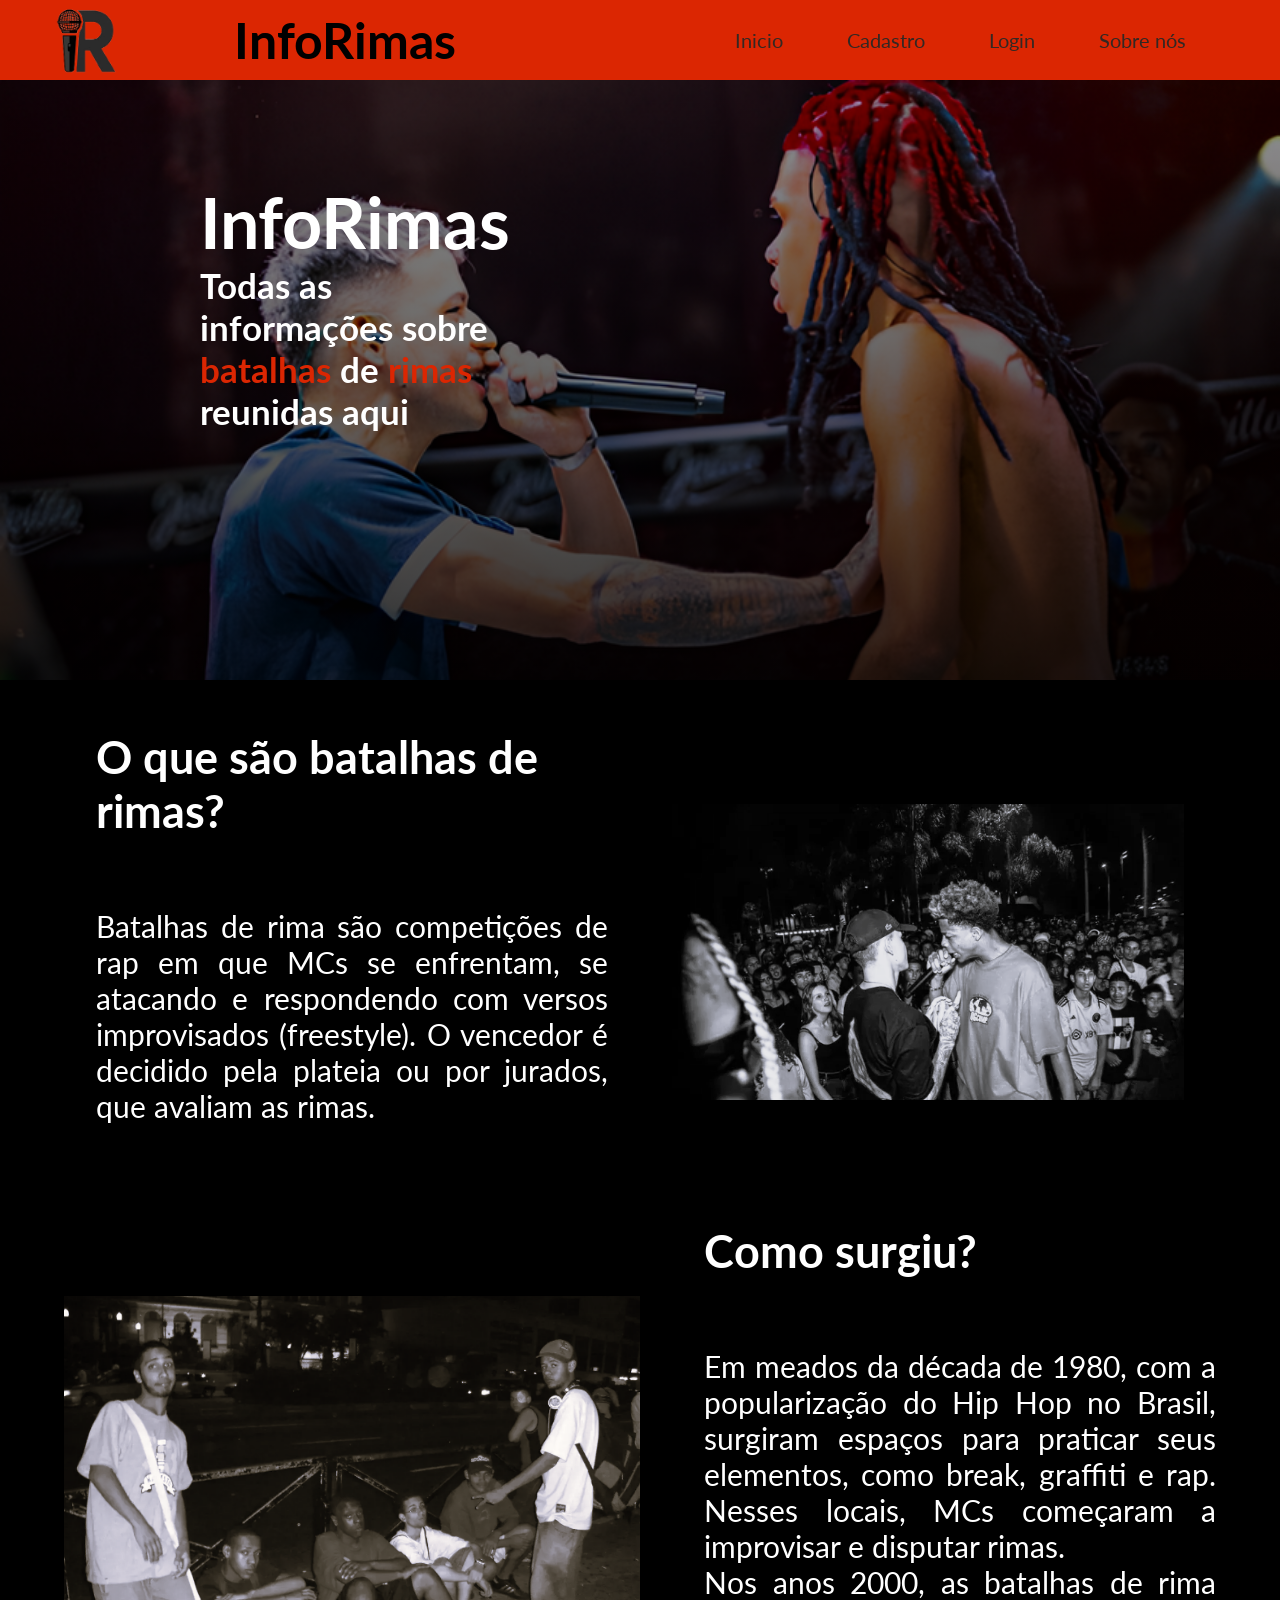
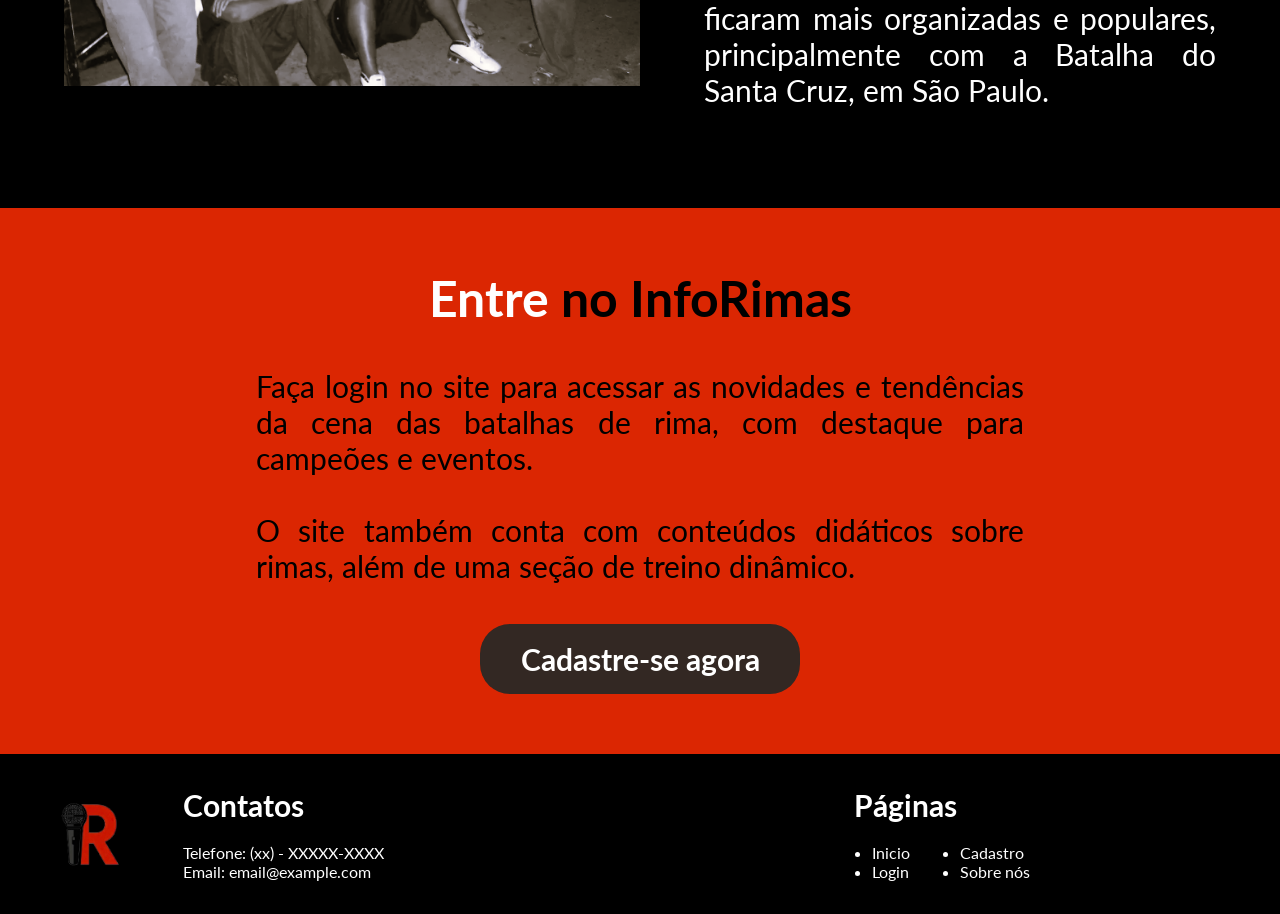
==== public/index.html @ 8d104dfe "Página de cadastro conectada com a API" ====
<!DOCTYPE html>
<html lang="en">
<head>
    <meta charset="UTF-8">
    <meta name="viewport" content="width=device-width, initial-scale=1.0">
    <title>InfoRimas</title>
    <link rel="stylesheet" href="css/style.css">
    <link rel="stylesheet" href="css/header.css">
    <link rel="stylesheet" href="css/footer.css">
    <link rel="shortcut icon" href="/public/assets/icon/LogoInfoRimasVermelha.png" type="image/x-icon">
</head>
<body>
    <header class="Header">
        <div class="header_esquerda">
            <img src="assets/icon/LogoInfoRimasPreta.png" alt="LogoPreta">
            <p>Info<span>Rimas</span></p>
        </div>
        <div class="header_direita">
            <a href="index.html">Inicio</a>
            <a href="pages/cadastro.html">Cadastro</a>
            <a href="pages/login.html">Login</a>
            <a href="pages/sobrenos.html">Sobre nós</a>
        </div>
    </header>
    <section class="banner">
        <div class="Conteudo_banner">
            <h1>InfoRimas</h1>
            <p>Todas as informações sobre <span>batalhas</span> de <span>rimas</span> reunidas aqui</p>
        </div>
    </section>
    <section class="Secao Invertido">
        <img src="assets/imgs/Oquee.png" alt="">
        <div class="ConteudoSecao">
            <h1>O que são batalhas de rimas?</h1>
            <p>Batalhas de rima são competições de rap em que MCs se enfrentam, se atacando e respondendo com versos improvisados (freestyle). O vencedor é decidido pela plateia ou por jurados, que avaliam as rimas.</p>
        </div>
    </section>
    <section class="Secao">
        <img id="ImagemComoSurgiu" src="assets/imgs/ComoSurgiu.png" alt="">
        <div class="ConteudoSecao">
            <h1>Como surgiu?</h1>
            <p>Em meados da década de 1980, com a popularização do Hip Hop no Brasil, surgiram espaços para praticar seus elementos, como break, graffiti e rap. Nesses locais, MCs começaram a improvisar e disputar rimas.<br>
                Nos anos 2000, as batalhas de rima ficaram mais organizadas e populares, principalmente com a Batalha do Santa Cruz, em São Paulo.</p>
        </div>
    </section>
    <section class="Objetivo">
        <h1> <span>Entre</span> no InfoRimas</h1>
        <p>Faça login no site para acessar as novidades e tendências da cena das batalhas de rima, com destaque para campeões e eventos.<br>
       <br> O site também conta com conteúdos didáticos sobre rimas, além de uma seção de treino dinâmico.</p>
        <a href="pages/cadastro.html">Cadastre-se agora</a>
    </section>
    <footer class="Footer">
        <img src="assets/icon/LogoInfoRimasVermelha.png" alt="LogoVermelha">
        <div class="FooterContatos">
            <h1>Contatos</h1>
            <p>Telefone: (xx) - XXXXX-XXXX</p>
            <p>Email: email@example.com</p>
        </div>
        <div class="FooterPaginas">
            <h1>Páginas</h1>
            <div class="FooterPaginasLinks">
                <ul>
                    <li><a href="index.html">Inicio</a></li>
                    <li><a href="pages/login.html">Login</a></li>
                </ul>
                <ul>
                    <li><a href="pages/cadastro.html">Cadastro</a></li>
                    <li><a href="pages/sobrenos.html">Sobre nós</a></li>
                </ul>
            </div>
        </div>
    </footer>
</body>
</html>
---- public/css/style.css ----
@import url('https://fonts.googleapis.com/css2?family=Datatype:wdth,wght@127.9,100..900&family=Lato:ital,wght@0,100;0,300;0,400;0,700;0,900;1,100;1,300;1,400;1,700;1,900&display=swap');

* {
    font-family: 'Lato', sans-serif;
    margin: 0;
    padding: 0;
    
}

body {
    background-color: black;
}



/*=============== BANNER =================== */
.banner {
    background-image:
        linear-gradient(rgba(0, 0, 0, 0.3), rgba(0, 0, 0, 0.7)),
        url(../assets/imgs/BannerInicial.png);
    position: relative;
    background-size: cover;
    height: 500px;
    display: flex;
    padding-top: 100px;
    padding-left: 200px;
}

.Conteudo_banner {
    color: #FFFFFF;
    width: 30%;
    height: 50%;
    display: flex;
    flex-direction: column;
    justify-content: space-between;
}

.Conteudo_banner h1 {
    font-size: 70px;
    font-weight: bold;
}

.Conteudo_banner p {
    font-size: 35px;
    font-weight: 700;

}

.Conteudo_banner p span {
    color: #DB2602;
}

/*=============== BANNER =================== */

/*=============== Seções =================== */

.Invertido {
    flex-direction: row-reverse;
}

.Secao {
    margin-top: 50px;
    display: flex;
    align-items: center;
    justify-content: center;
    gap: 5%;
}

.Secao img {
    width: 40%;
}

.ConteudoSecao {
    width: 40%;
    gap: 70px;
    padding-bottom: 50px;
    display: flex;
    flex-direction: column;
    color: #FFFFFF;
}

.ConteudoSecao h1 {
    font-size: 45px;
    font-weight: bold;
}

.ConteudoSecao p {
    font-size: 30px;
    text-align: justify;
}   

#ImagemComoSurgiu {
    width: 45%;
}

/*=============== Seções =================== */

/*=============== OBJETIVO =================== */

.Objetivo {
    margin-top: 50px;
    background-color: #DB2602;
    display: flex;
    flex-direction: column;
    align-items: center;
    padding-top: 60px;
    padding-bottom: 60px;
    gap: 40px;
}

.Objetivo h1 {
    font-size: 50px;
}

.Objetivo h1 span{
    color: #FFFFFF;
}

.Objetivo p {
    font-size: 30px;
    text-align: justify;
    width: 60%;
}

.Objetivo a {
    font-size: 30px;
    font-weight: bold;
    background-color: #332823;
    color: white;
    text-decoration: none;
    width: 25%;
    height: 70px;
    display: flex;
    align-items: center;
    justify-content: center;
    border-radius: 30px;
    transition: 0.5s;
}

.Objetivo a:hover {
    background-color: white;
    color: #DB2602;
    border-radius: 10px;
}


/*=============== OBJETIVO =================== */
---- public/css/header.css ----
/*=============== HEADER =================== */
.Header {
    display: flex;
    background-color: #DB2602;
    height: 80px;
    gap: 10%;
}

.header_esquerda {
    display: flex;
    align-items: center;
    width: 40%;
    justify-content: space-around;
}

.header_esquerda img {
    width: 65px;
}

.header_esquerda p {
    font-size: 50px;
    font-weight: bold;
    animation-name: AnimacaoTitulo;
    animation-duration: 2s;
    animation-iteration-count: infinite;
}


@keyframes AnimacaoTitulo {
    0% {color: #FFFFFF;}
    50% {color: #332823;}
    100% {color: #FFFFFF;}
}

.header_esquerda p span {
    animation-name: AnimacaoTituloDois;
    animation-duration: 2s;
    animation-iteration-count: infinite;
}

@keyframes AnimacaoTituloDois {
    0% {color: #332823;}
    50% {color: #FFFFFF;}
    100% {color: #332823;}
}


.header_direita {
    display: flex;
    align-items: center;
    justify-content: center;
    gap: 10%;
    width: 50%;
}

.header_direita a {
    color: #332823;
    text-decoration: none;
    font-size: 20px;
    transition: 0.5s;
}

.header_direita a:hover {
    color: #FFFFFF;
    font-weight: bolder;
}
/*=============== HEADER =================== */
---- public/css/footer.css ----
/*=============== FOOTER =================== */

.Footer {
    color: #FFFFFF;
    display: flex;
    padding: 30px 30px 30px 30px;
    align-items: center;
    height: 100px;
    justify-content: center;
    gap: 5%;
}

.Footer img {
    width: 5%;
}

.FooterContatos {
    width: 30%;
}

.FooterContatos h1 {
    font-size: 30px;
    margin-bottom: 20px;
}

.FooterPaginas {
    width: 30%;
    margin-left: 20%;
    display: flex;
    flex-direction: column;
}

.FooterPaginas h1 {
    font-size: 30px;
    margin-bottom: 20px;
}

.FooterPaginasLinks {
    display: flex;
    gap: 50px;
    padding-left: 18px;
}

.FooterPaginasLinks ul li a{
    text-decoration: none;
    color: #FFFFFF;
    transition: 0.5s;
}

.FooterPaginasLinks ul li a:hover {
    text-decoration: underline;
}



/*=============== FOOTER =================== */
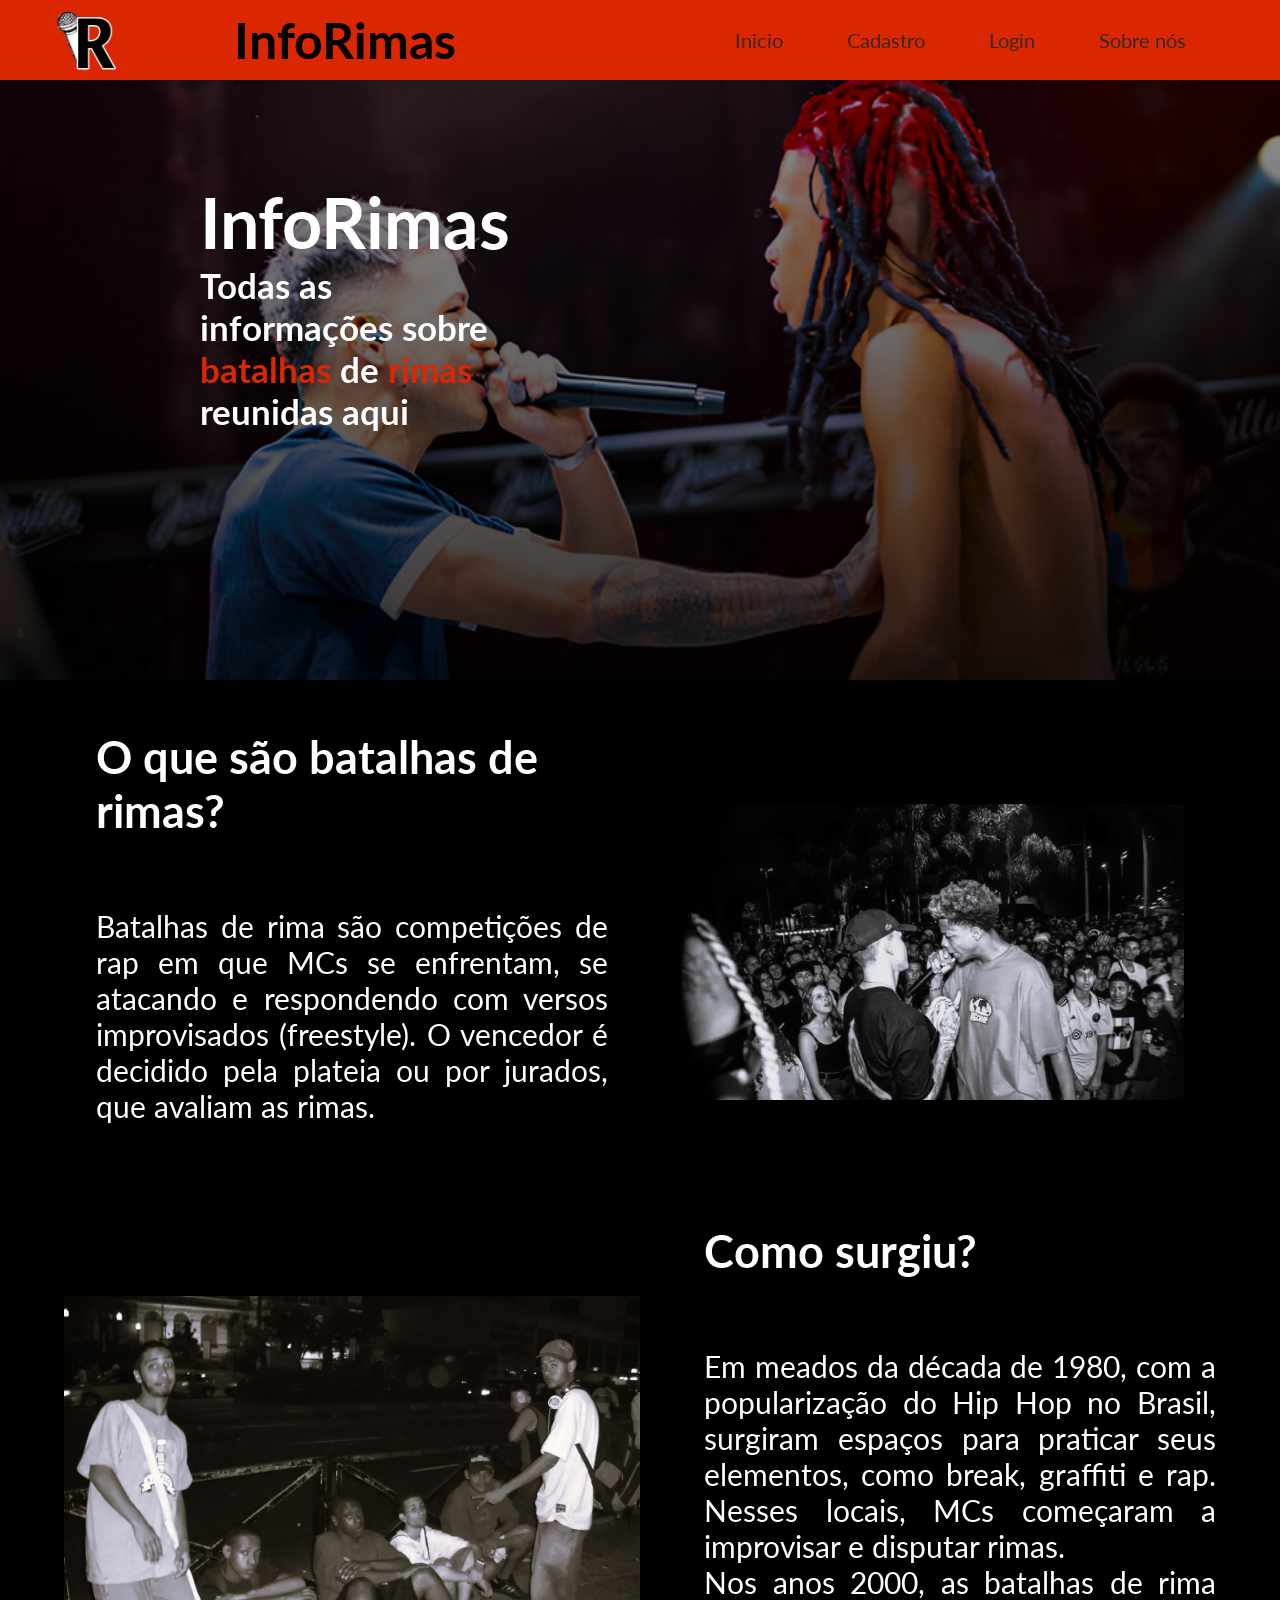
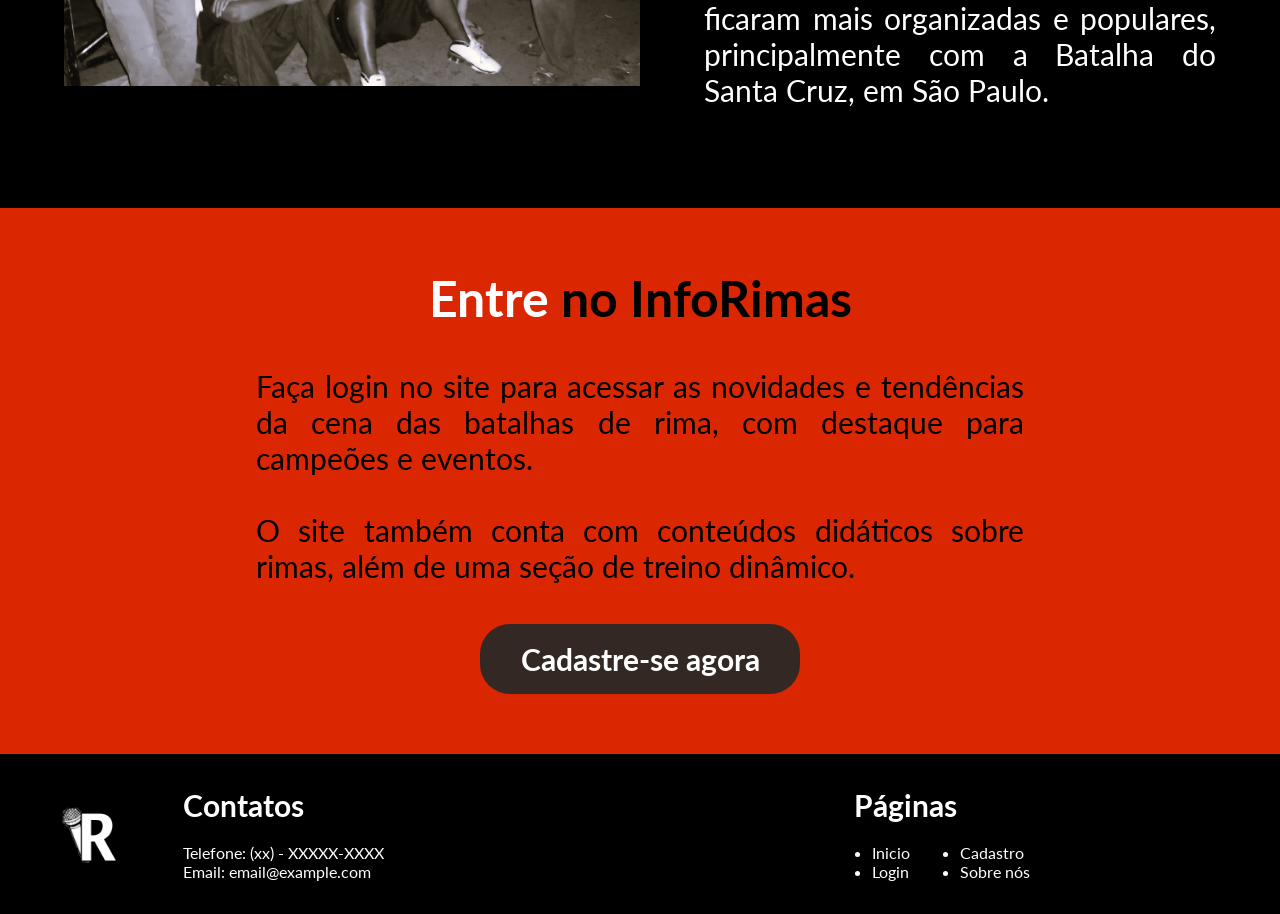
==== commit aa241112: "Ajustando logo faltando apenas icon da página" ====
--- a/public/index.html
+++ b/public/index.html
@@ -12,7 +12,7 @@
 <body>
     <header class="Header">
         <div class="header_esquerda">
-            <img src="assets/icon/LogoInfoRimasPreta.png" alt="LogoPreta">
+            <img src="assets/icon/LogoPreto.png" alt="LogoPreta">
             <p>Info<span>Rimas</span></p>
         </div>
         <div class="header_direita">
@@ -50,7 +50,7 @@
         <a href="pages/cadastro.html">Cadastre-se agora</a>
     </section>
     <footer class="Footer">
-        <img src="assets/icon/LogoInfoRimasVermelha.png" alt="LogoVermelha">
+        <img src="assets/icon/LogoBranca.png" alt="LogoVermelha">
         <div class="FooterContatos">
             <h1>Contatos</h1>
             <p>Telefone: (xx) - XXXXX-XXXX</p>
--- a/public/css/style.css
+++ b/public/css/style.css
@@ -1,16 +1,8 @@
 @import url('https://fonts.googleapis.com/css2?family=Datatype:wdth,wght@127.9,100..900&family=Lato:ital,wght@0,100;0,300;0,400;0,700;0,900;1,100;1,300;1,400;1,700;1,900&display=swap');
-
-* {
-    font-family: 'Lato', sans-serif;
-    margin: 0;
-    padding: 0;
-    
-}
 
 body {
     background-color: black;
 }
-
 
 
 /*=============== BANNER =================== */
--- a/public/css/header.css
+++ b/public/css/header.css
@@ -1,4 +1,11 @@
 /*=============== HEADER =================== */
+* {
+    font-family: 'Lato', sans-serif;
+    margin: 0;
+    padding: 0;
+    
+}
+
 .Header {
     display: flex;
     background-color: #DB2602;
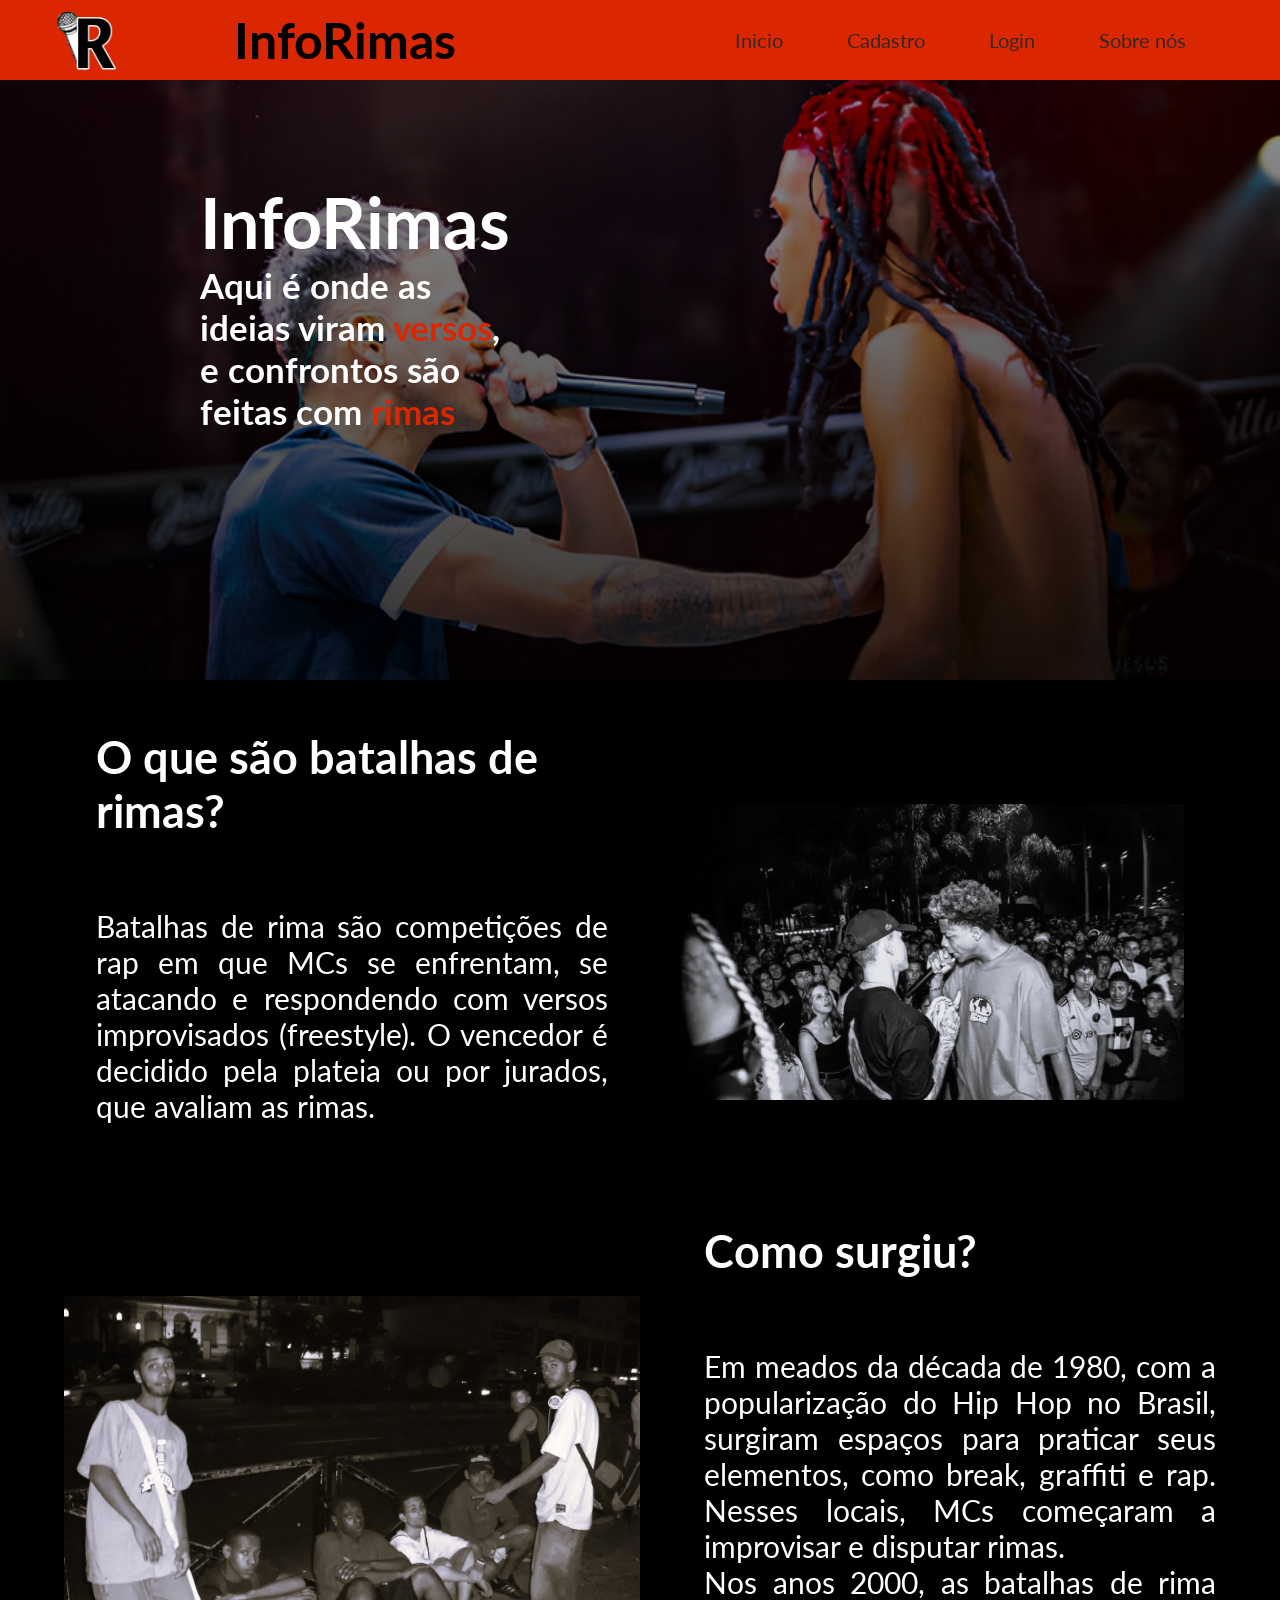
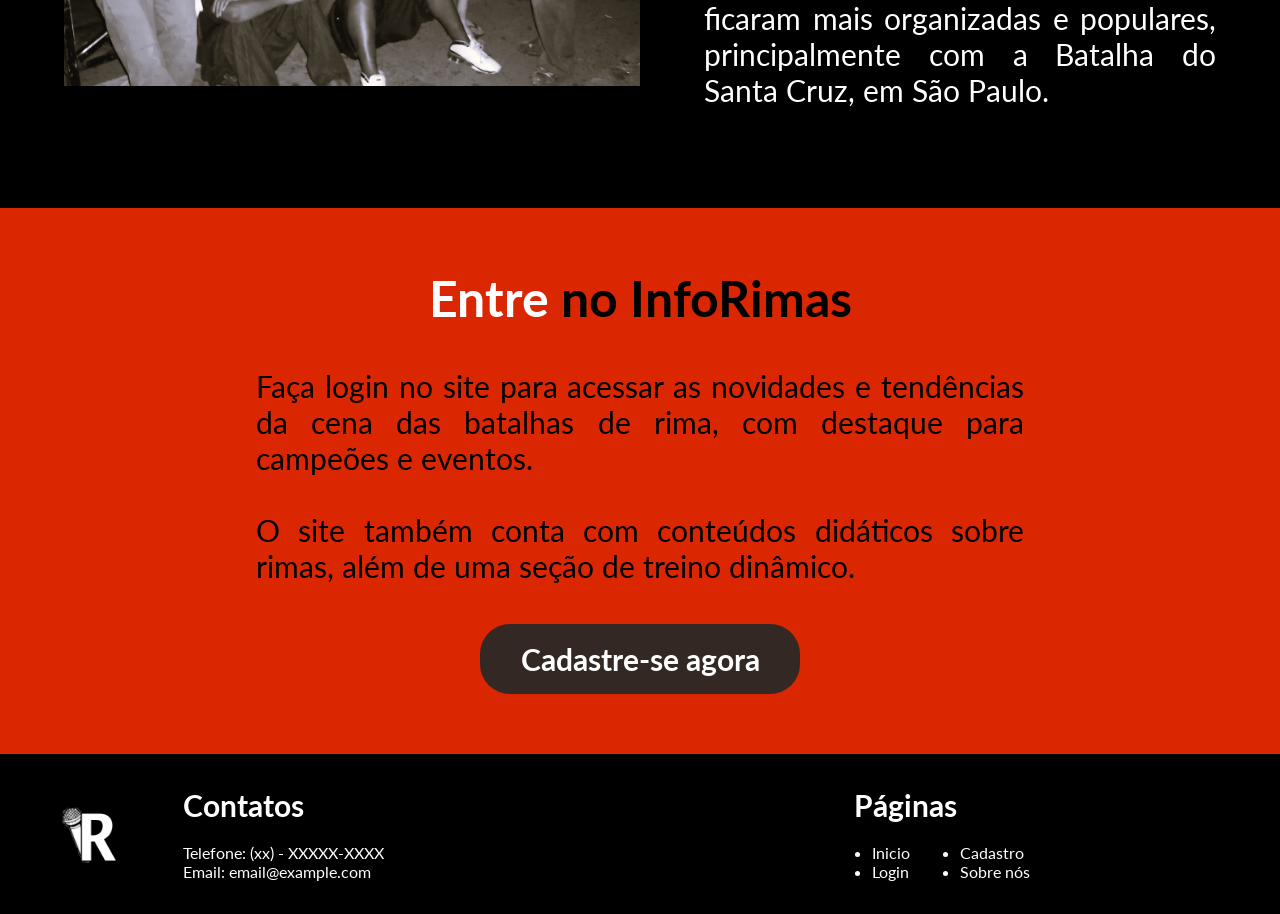
==== commit 13a3fba2: "Página de sobre nós finalizada e ajustes na navbar" ====
--- a/public/index.html
+++ b/public/index.html
@@ -25,7 +25,7 @@
     <section class="banner">
         <div class="Conteudo_banner">
             <h1>InfoRimas</h1>
-            <p>Todas as informações sobre <span>batalhas</span> de <span>rimas</span> reunidas aqui</p>
+            <p>Aqui é onde as ideias viram <span>versos</span>, e confrontos são feitas com <span>rimas</span></p>
         </div>
     </section>
     <section class="Secao Invertido">
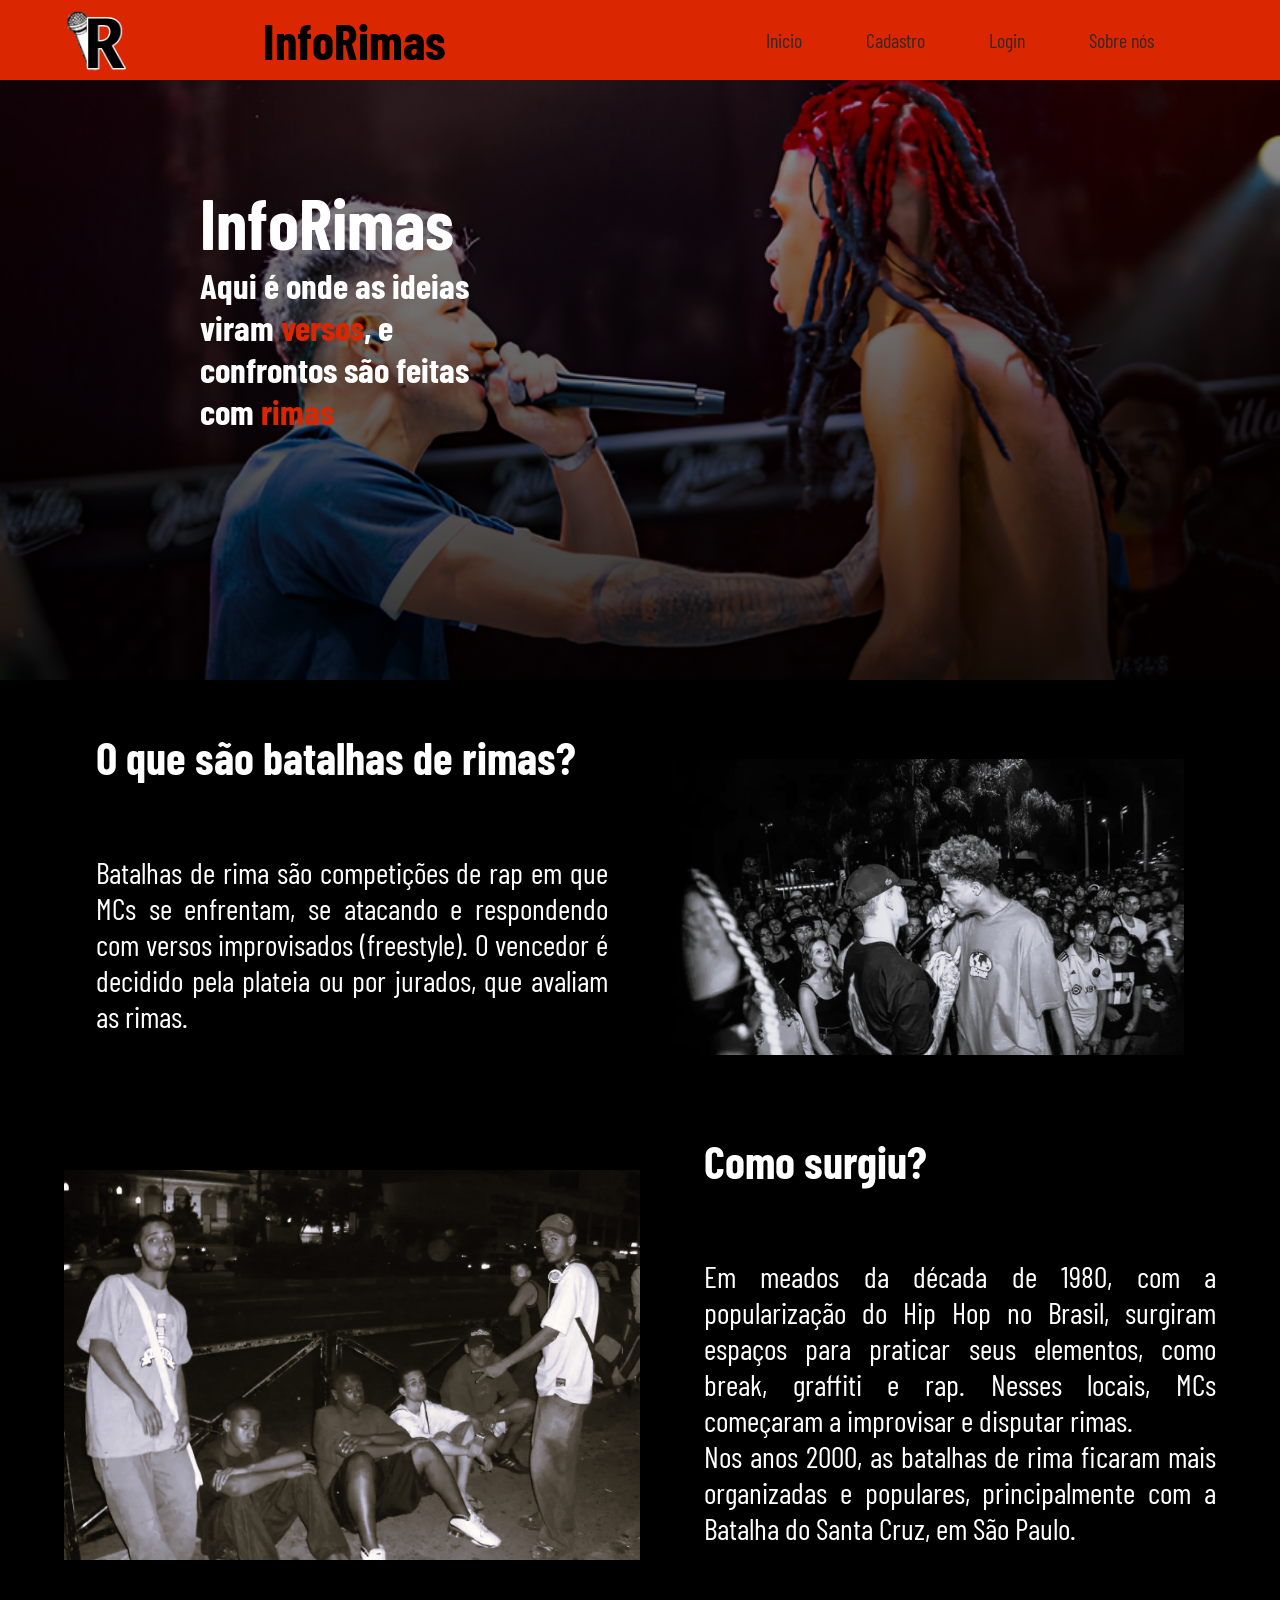
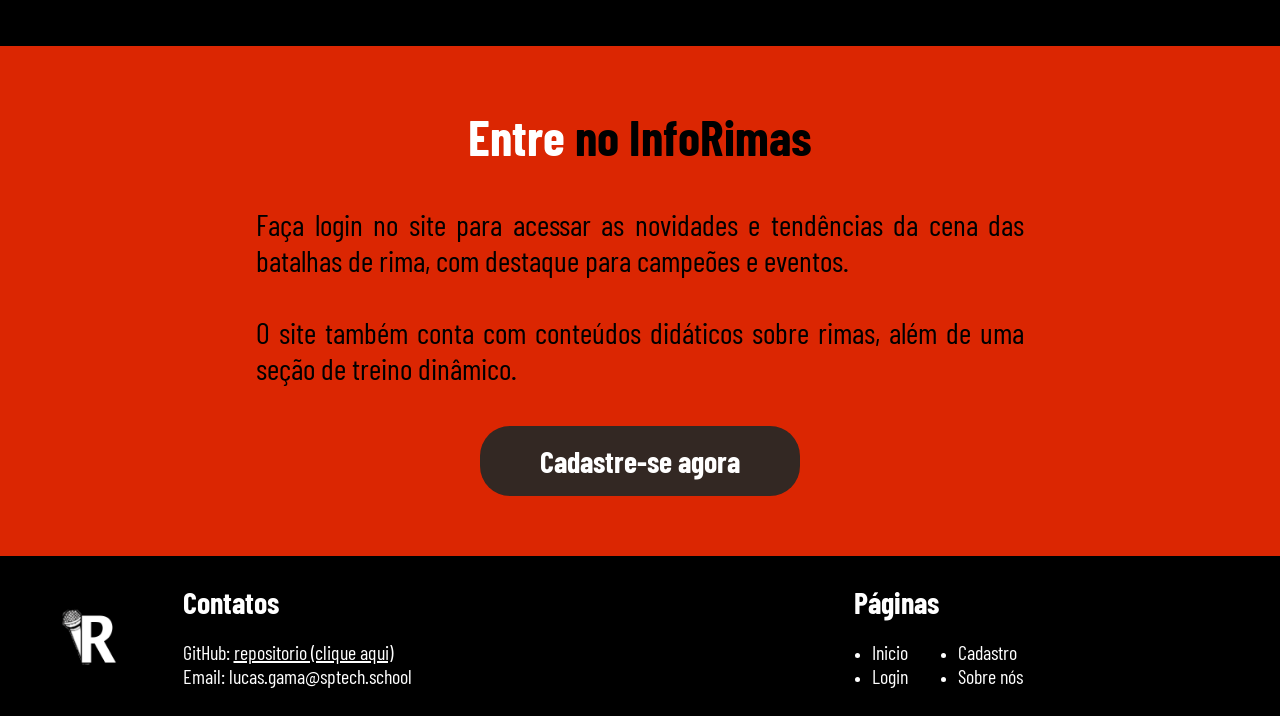
==== commit eed198b4: "Fonte e footer ajustado" ====
--- a/public/index.html
+++ b/public/index.html
@@ -53,8 +53,8 @@
         <img src="assets/icon/LogoBranca.png" alt="LogoVermelha">
         <div class="FooterContatos">
             <h1>Contatos</h1>
-            <p>Telefone: (xx) - XXXXX-XXXX</p>
-            <p>Email: email@example.com</p>
+            <p>GitHub: <a href="https://github.com/Lucas-S-Gama/InfoRimas">repositorio (clique aqui)</a></p>
+            <p>Email: lucas.gama@sptech.school</p>
         </div>
         <div class="FooterPaginas">
             <h1>Páginas</h1>
--- a/public/css/style.css
+++ b/public/css/style.css
@@ -1,5 +1,3 @@
-@import url('https://fonts.googleapis.com/css2?family=Datatype:wdth,wght@127.9,100..900&family=Lato:ital,wght@0,100;0,300;0,400;0,700;0,900;1,100;1,300;1,400;1,700;1,900&display=swap');
-
 body {
     background-color: black;
 }
@@ -35,7 +33,6 @@
 .Conteudo_banner p {
     font-size: 35px;
     font-weight: 700;
-
 }
 
 .Conteudo_banner p span {
--- a/public/css/header.css
+++ b/public/css/header.css
@@ -1,6 +1,8 @@
+@import url('https://fonts.googleapis.com/css2?family=Barlow+Condensed:ital,wght@0,100;0,200;0,300;0,400;0,500;0,600;0,700;0,800;0,900;1,100;1,200;1,300;1,400;1,500;1,600;1,700;1,800;1,900&family=Datatype:wdth,wght@127.9,100..900&family=Ubuntu:ital,wght@0,300;0,400;0,500;0,700;1,300;1,400;1,500;1,700&display=swap');
+
 /*=============== HEADER =================== */
 * {
-    font-family: 'Lato', sans-serif;
+    font-family: "Barlow Condensed", sans-serif;
     margin: 0;
     padding: 0;
     
--- a/public/css/footer.css
+++ b/public/css/footer.css
@@ -23,6 +23,14 @@
     margin-bottom: 20px;
 }
 
+.FooterContatos p {
+    font-size: 20px;
+}
+
+.FooterContatos p a {
+    color: #FFFFFF;
+}
+
 .FooterPaginas {
     width: 30%;
     margin-left: 20%;
@@ -45,6 +53,7 @@
     text-decoration: none;
     color: #FFFFFF;
     transition: 0.5s;
+    font-size: 20px;
 }
 
 .FooterPaginasLinks ul li a:hover {
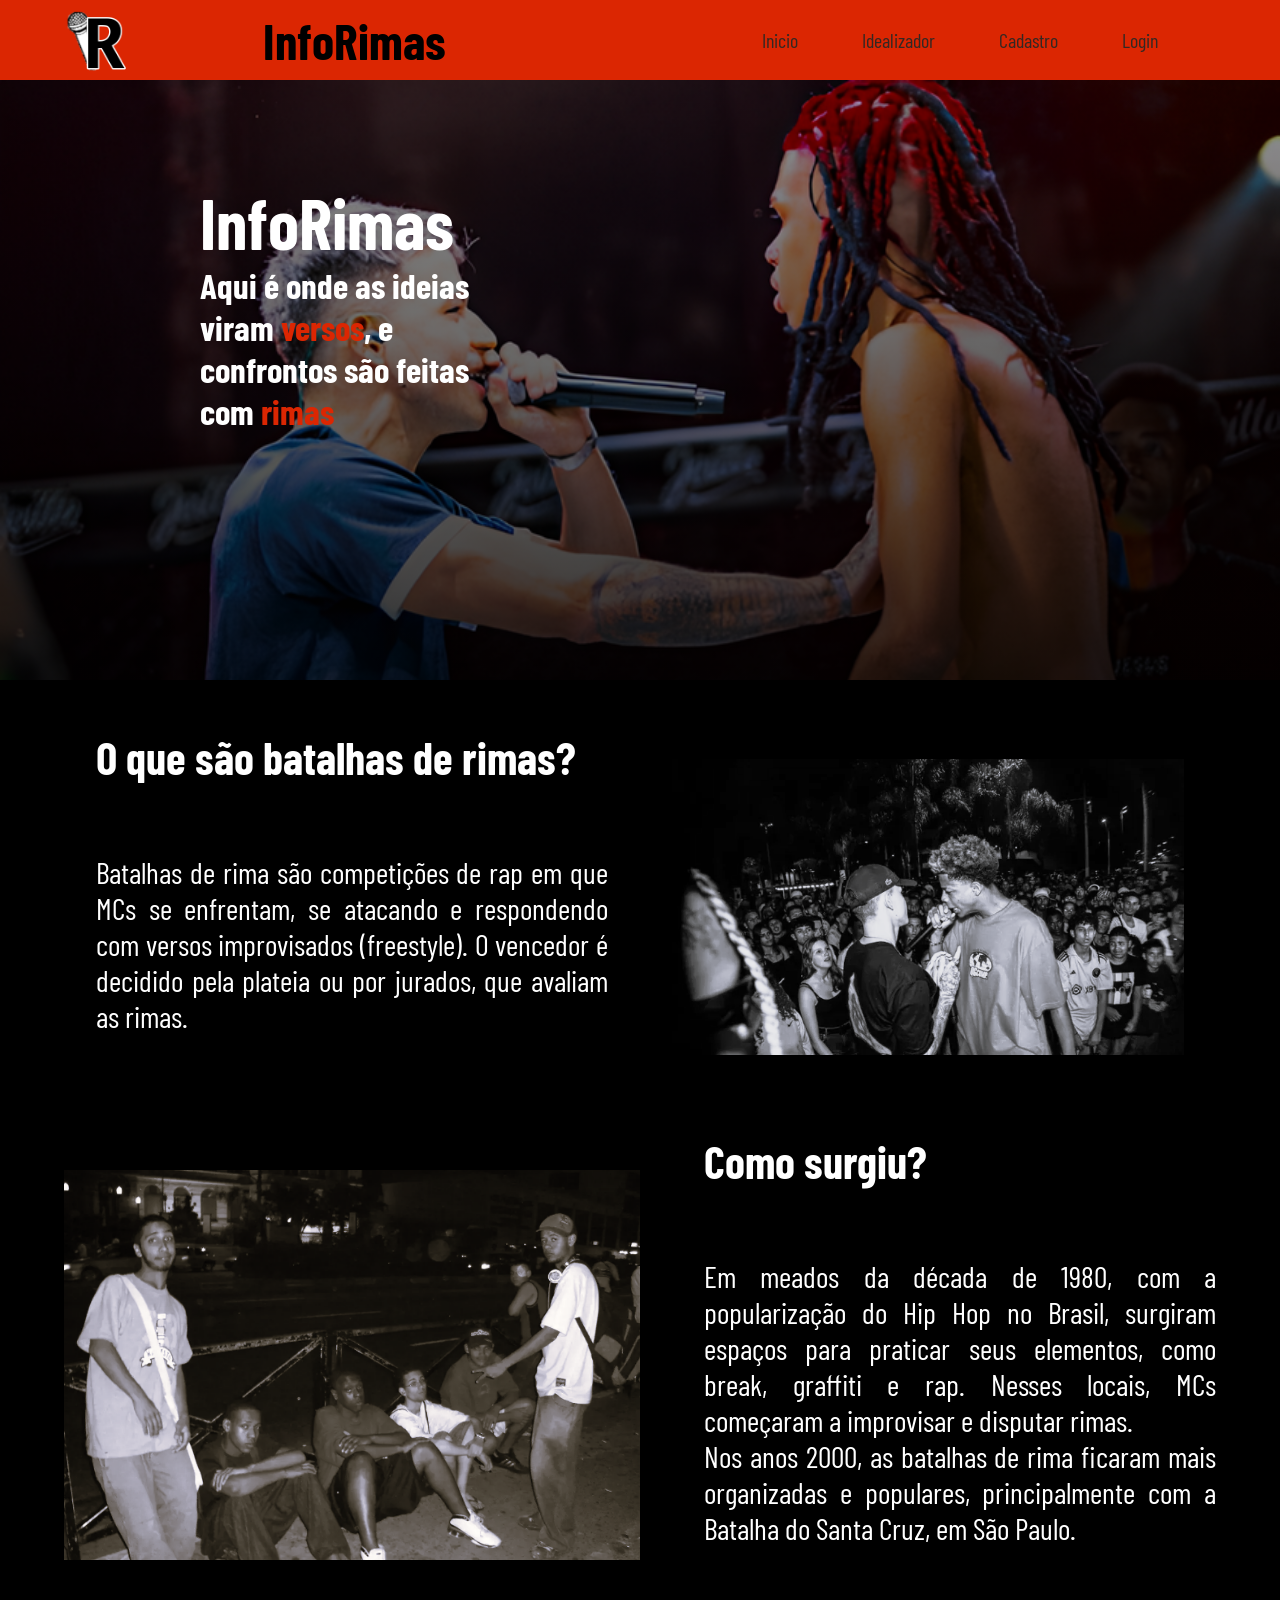
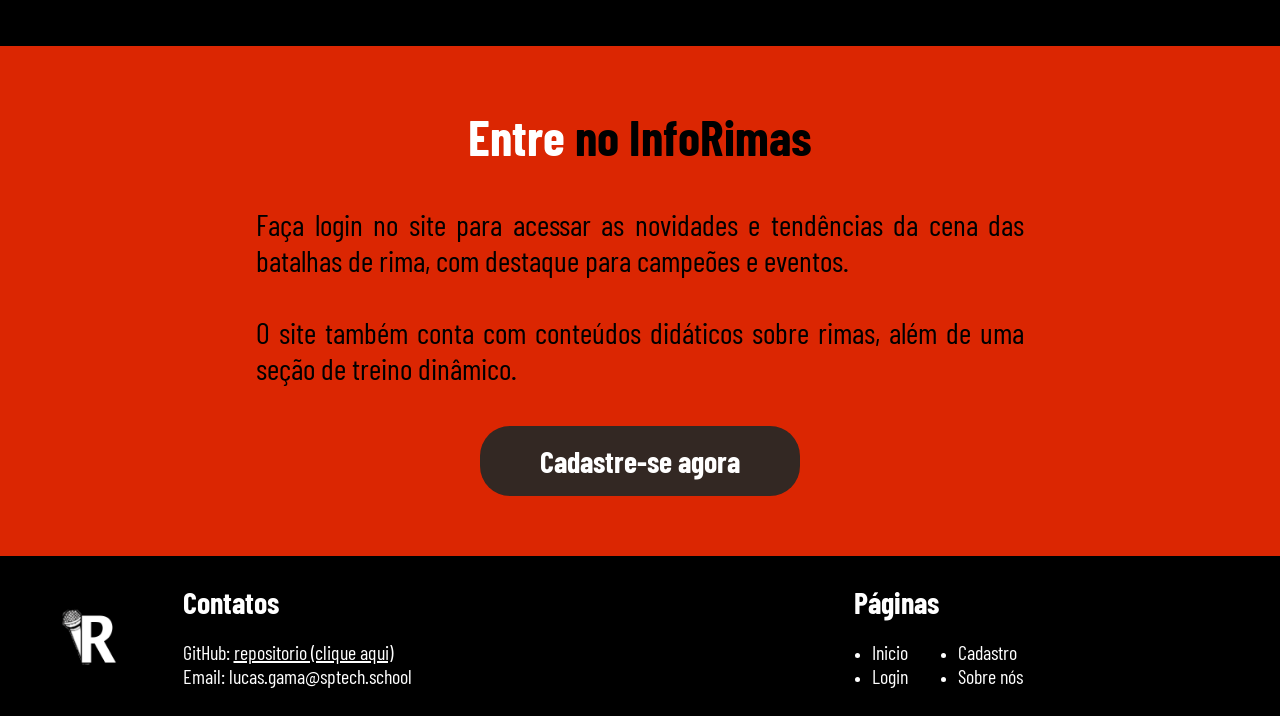
==== commit ae91bd3f: "Ajustes na imagem do sobre e nos e posição" ====
--- a/public/index.html
+++ b/public/index.html
@@ -7,7 +7,7 @@
     <link rel="stylesheet" href="css/style.css">
     <link rel="stylesheet" href="css/header.css">
     <link rel="stylesheet" href="css/footer.css">
-    <link rel="shortcut icon" href="/public/assets/icon/LogoInfoRimasVermelha.png" type="image/x-icon">
+    <link rel="shortcut icon" href="assets/icon/LogoPreto.png" type="image/x-icon">
 </head>
 <body>
     <header class="Header">
@@ -17,9 +17,9 @@
         </div>
         <div class="header_direita">
             <a href="index.html">Inicio</a>
+            <a href="pages/sobrenos.html">Idealizador</a>
             <a href="pages/cadastro.html">Cadastro</a>
             <a href="pages/login.html">Login</a>
-            <a href="pages/sobrenos.html">Sobre nós</a>
         </div>
     </header>
     <section class="banner">
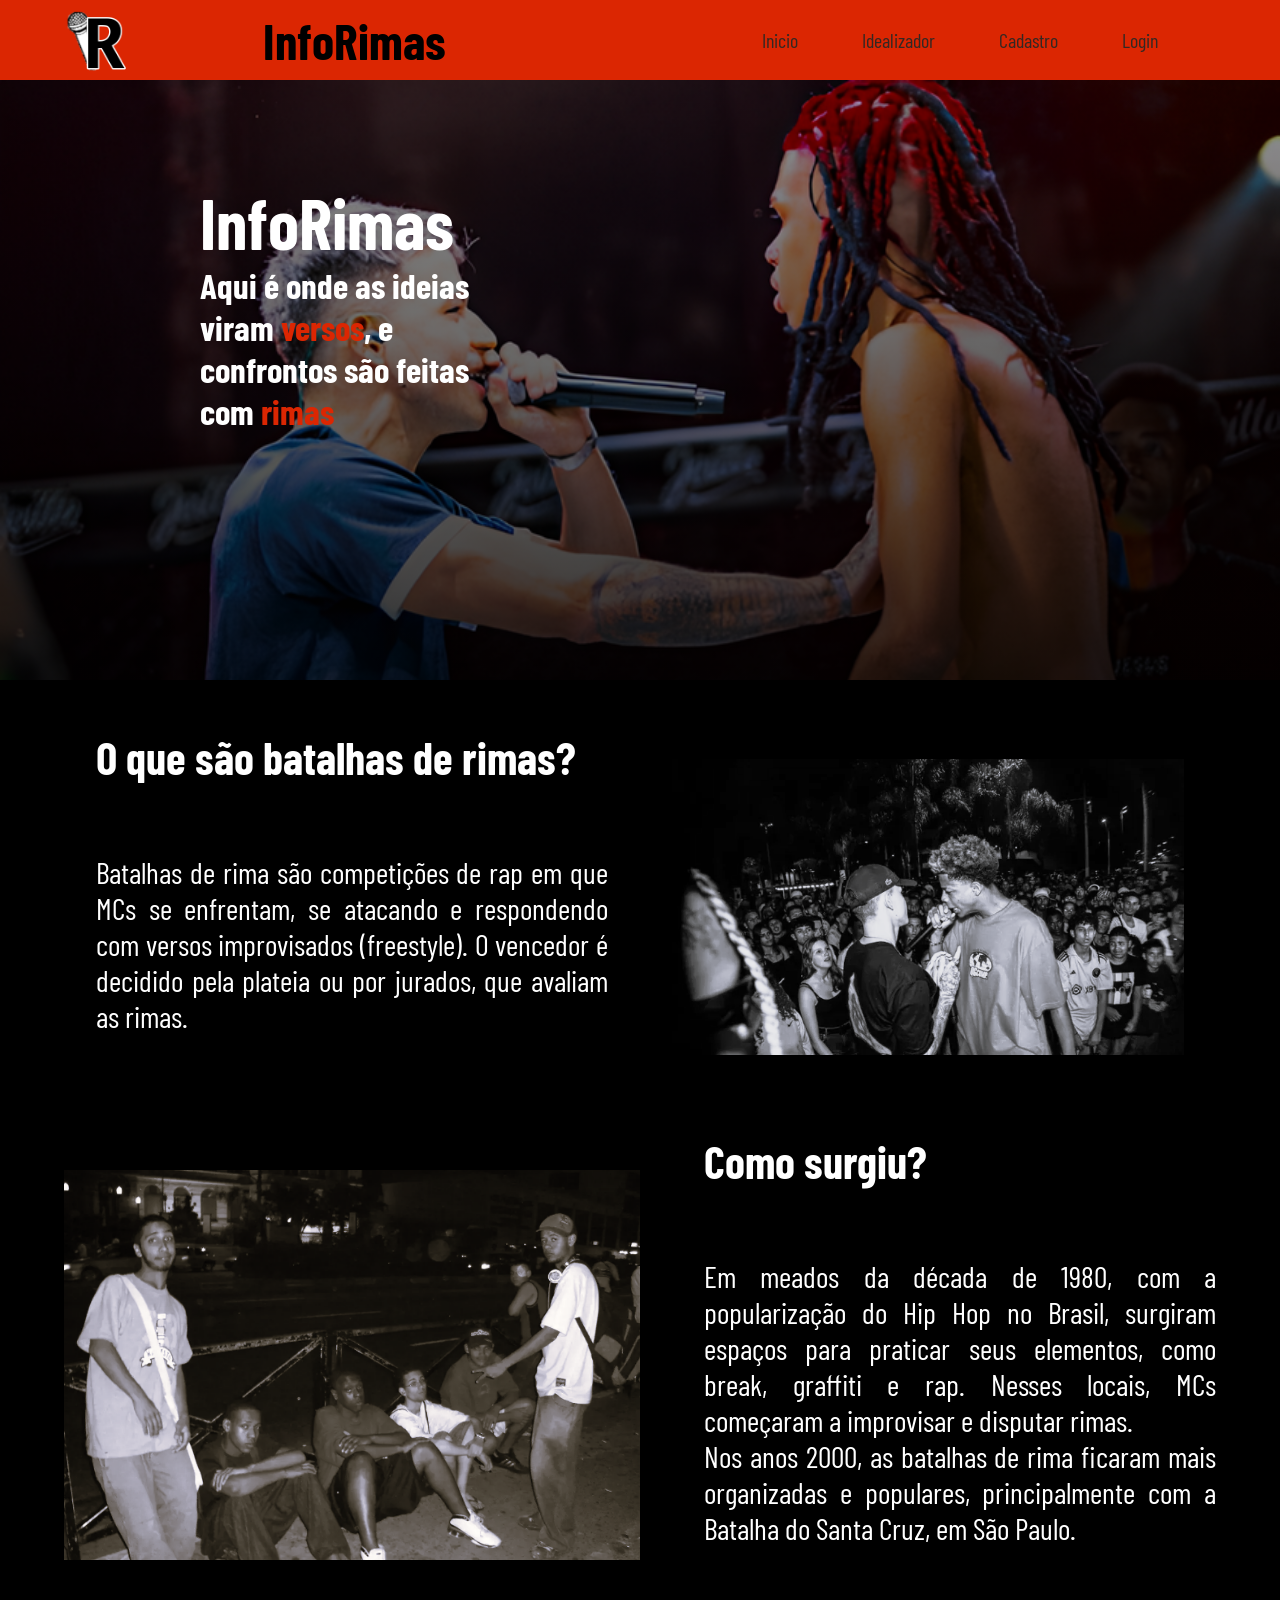
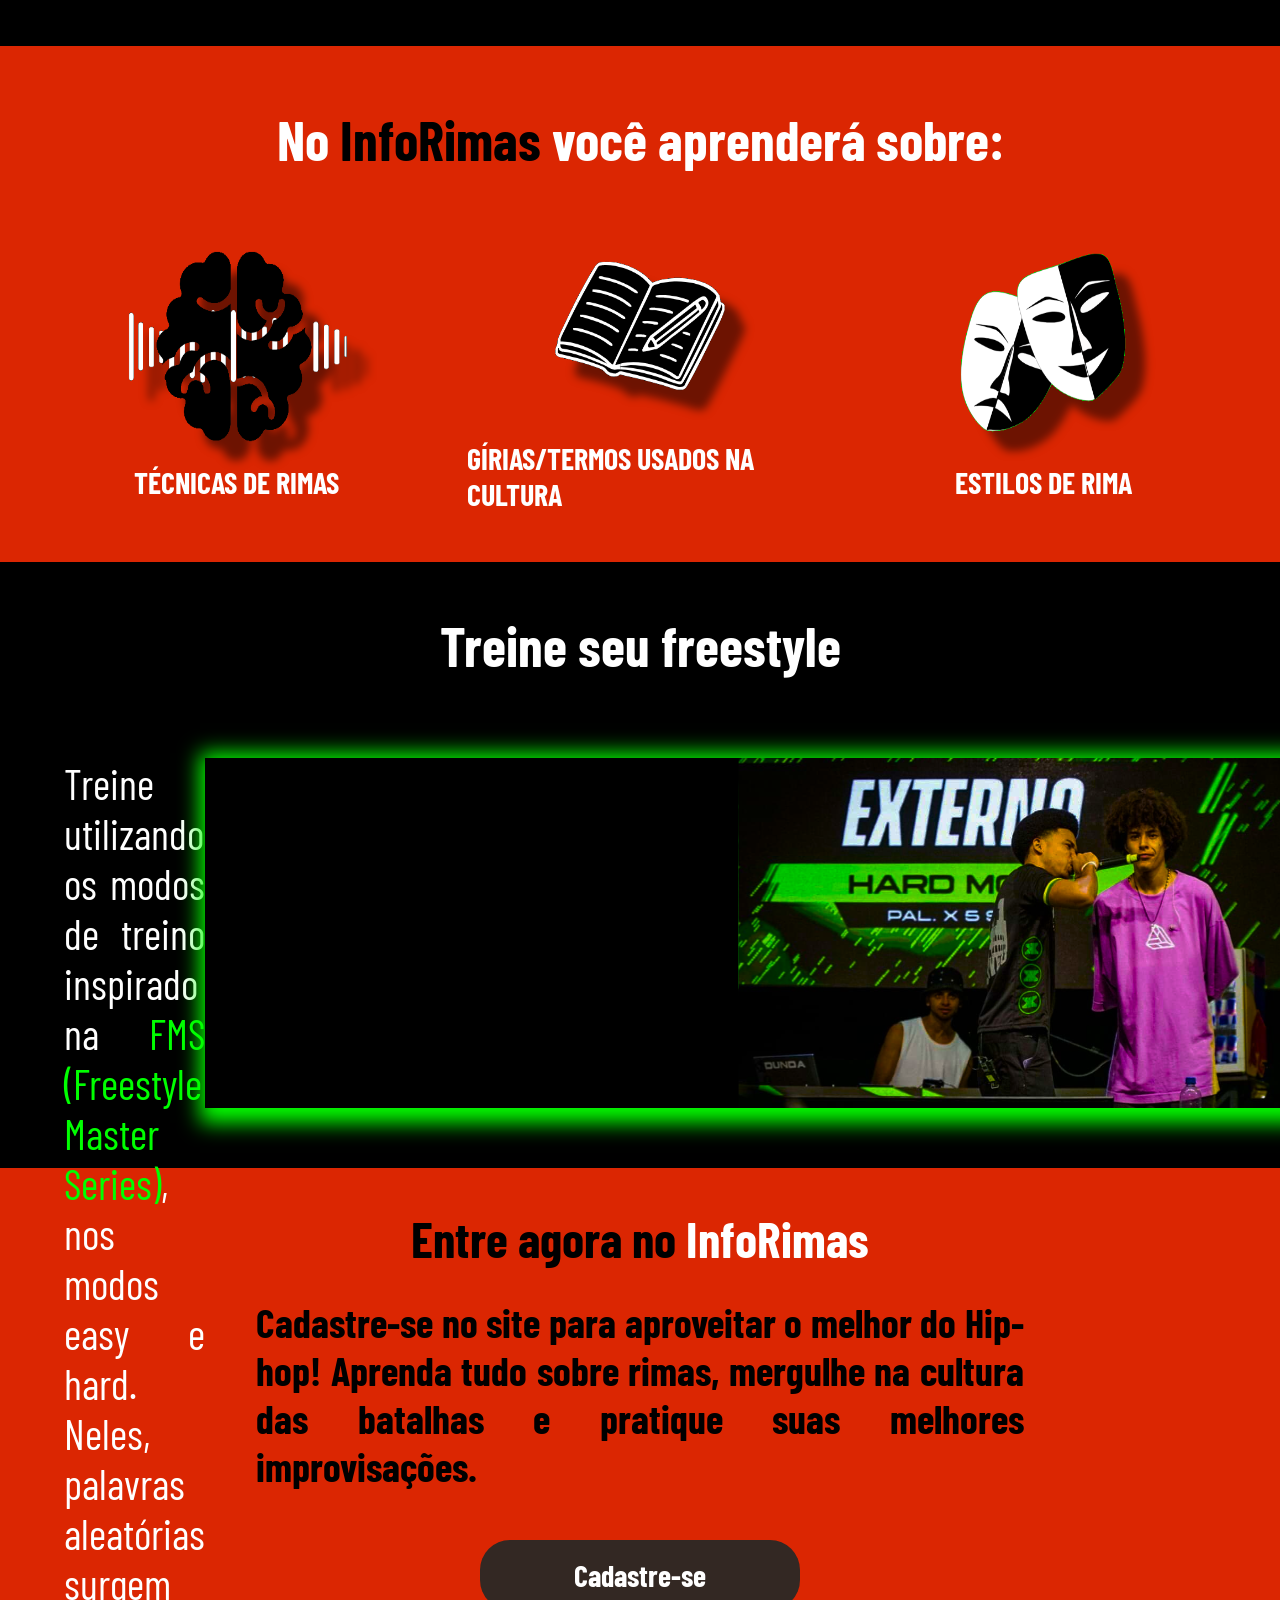
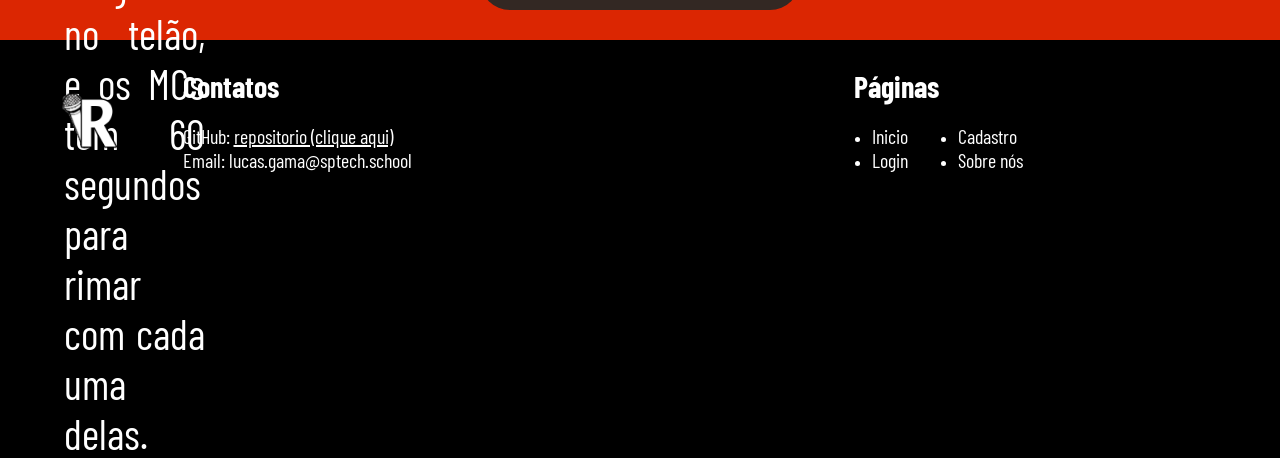
==== commit 945d5119: "Ajustes de texto na página incial e de css" ====
--- a/public/index.html
+++ b/public/index.html
@@ -44,10 +44,35 @@
         </div>
     </section>
     <section class="Objetivo">
-        <h1> <span>Entre</span> no InfoRimas</h1>
-        <p>Faça login no site para acessar as novidades e tendências da cena das batalhas de rima, com destaque para campeões e eventos.<br>
-       <br> O site também conta com conteúdos didáticos sobre rimas, além de uma seção de treino dinâmico.</p>
-        <a href="pages/cadastro.html">Cadastre-se agora</a>
+            <div class="subSecao_conteudoDoSite">
+                <h2 class="subtitulos_subsecoes">No <span style="color: black;">InfoRimas</span> você aprenderá sobre:</h2>
+                <div class="container_box_subSecao">
+                    <div class="box_subSecaoConteudo">
+                        <img src="assets/IconTécnicas.png" alt="">
+                        <p>TÉCNICAS DE RIMAS</p>
+                    </div>
+                    <div class="box_subSecaoConteudo">
+                        <img src="assets/IconGiriasTermos.png"" alt="">
+                        <p>GÍRIAS/TERMOS USADOS NA CULTURA</p>
+                    </div>
+                    <div class="box_subSecaoConteudo">
+                        <img src="assets/IconEstilosRimas.png"" alt="">
+                        <p>ESTILOS DE RIMA</p>
+                    </div>
+                </div>
+            </div>
+            <div class="subSecao_treinoDoSite">
+                <h2 class="subtitulos_subsecoes">Treine seu freestyle</h1>
+                <div class="TextoImg">
+                    <p>Treine utilizando os modos de treino inspirado na <span>FMS (Freestyle Master Series)</span>, nos modos easy e hard. Neles, palavras aleatórias surgem no telão, e os MCs têm 60 segundos para rimar com cada uma delas.</p>
+                    <img src="assets/imgs/FotoFms.svg" alt="">
+                </div>
+            </div>
+            <div class="CadastrarSecao">
+                <h1>Entre agora no <span> InfoRimas</span></h1>
+                <p>Cadastre-se no site para aproveitar o melhor do Hip-hop! Aprenda tudo sobre rimas, mergulhe na cultura das batalhas e pratique suas melhores improvisações.</p>
+                <a href="pages/cadastro.html">Cadastre-se</a>
+            </div>
     </section>
     <footer class="Footer">
         <img src="assets/icon/LogoBranca.png" alt="LogoVermelha">
--- a/public/css/style.css
+++ b/public/css/style.css
@@ -93,8 +93,8 @@
     flex-direction: column;
     align-items: center;
     padding-top: 60px;
-    padding-bottom: 60px;
-    gap: 40px;
+    padding-bottom: 30px;
+    /* gap: 40px; */
 }
 
 .Objetivo h1 {
@@ -105,13 +105,115 @@
     color: #FFFFFF;
 }
 
-.Objetivo p {
+.subSecao_conteudoDoSite {
+    display: flex;
+    flex-direction: column;
+    width: 90%;
+    align-items: center;
+    padding-bottom: 50px;
+}
+
+.subtitulos_subsecoes {
+    font-size: 55px;
+    color: white;
+    padding: 0 0 40px 0;
+    font-weight: bolder;
+}
+
+.subSecao_conteudoDoSite .container_box_subSecao {
+    display: flex;
+    width: 100%;
+    justify-content: space-between;
+}
+
+.box_subSecaoConteudo {
+    display: flex;
+    flex-direction: column;
+    align-items: center;
+    justify-content: center;
+    width: 30%;
+    height: 300px;
+}
+
+.box_subSecaoConteudo img {
+    width: 70%;
+    height: 80%;
+    filter: drop-shadow(20px 20px 4px rgba(0, 0, 0, 0.5));
+}
+
+.box_subSecaoConteudo p {
     font-size: 30px;
+    font-weight: bold;
+    color: white;
+}
+
+
+.subSecao_treinoDoSite {
+    display: flex;
+    flex-direction: column;
+    align-items: center;
+    width: 100%;
+    background-color: black;
+    padding-bottom: 60px;
+}
+
+.subSecao_treinoDoSite h2 {
+    padding-top: 50px;
+    padding-bottom: 80px;
+}
+
+.subSecao_treinoDoSite .TextoImg {
+    display: flex;
+    width: 90%;
+    justify-content: space-between;
+    height: 350px;
+}
+
+.subSecao_treinoDoSite .TextoImg p {
+    font-size: 42px;
+    width: 40%;
+    color: white;
+    text-align: justify;
+}
+
+.subSecao_treinoDoSite .TextoImg p span {
+    color: rgb(0, 255, 0);
+}
+
+.subSecao_treinoDoSite .TextoImg img {
+    box-shadow: 5px 5px 20px 10px rgb(4, 255, 0);
+}
+
+.CadastrarSecao {
+    padding-top: 40px;
+    display: flex;
+    flex-direction: column;
+    align-items: center;
+}
+
+.CadastrarSecao h1{
+    padding-bottom: 30px;
+    animation-name: AnimacaoTituloDois;
+    animation-duration: 2s;
+    animation-iteration-count: infinite;
+}
+
+.CadastrarSecao h1 span {
+    animation-name: AnimacaoTitulo;
+    animation-duration: 2s;
+    animation-iteration-count: infinite;
+}
+
+
+.CadastrarSecao p {
+    font-size: 40px;
+    font-weight: bold;
     text-align: justify;
     width: 60%;
-}
-
-.Objetivo a {
+    padding-bottom: 50px;
+}
+
+.CadastrarSecao a {
     font-size: 30px;
     font-weight: bold;
     background-color: #332823;
@@ -126,7 +228,7 @@
     transition: 0.5s;
 }
 
-.Objetivo a:hover {
+.CadastrarSecao a:hover {
     background-color: white;
     color: #DB2602;
     border-radius: 10px;
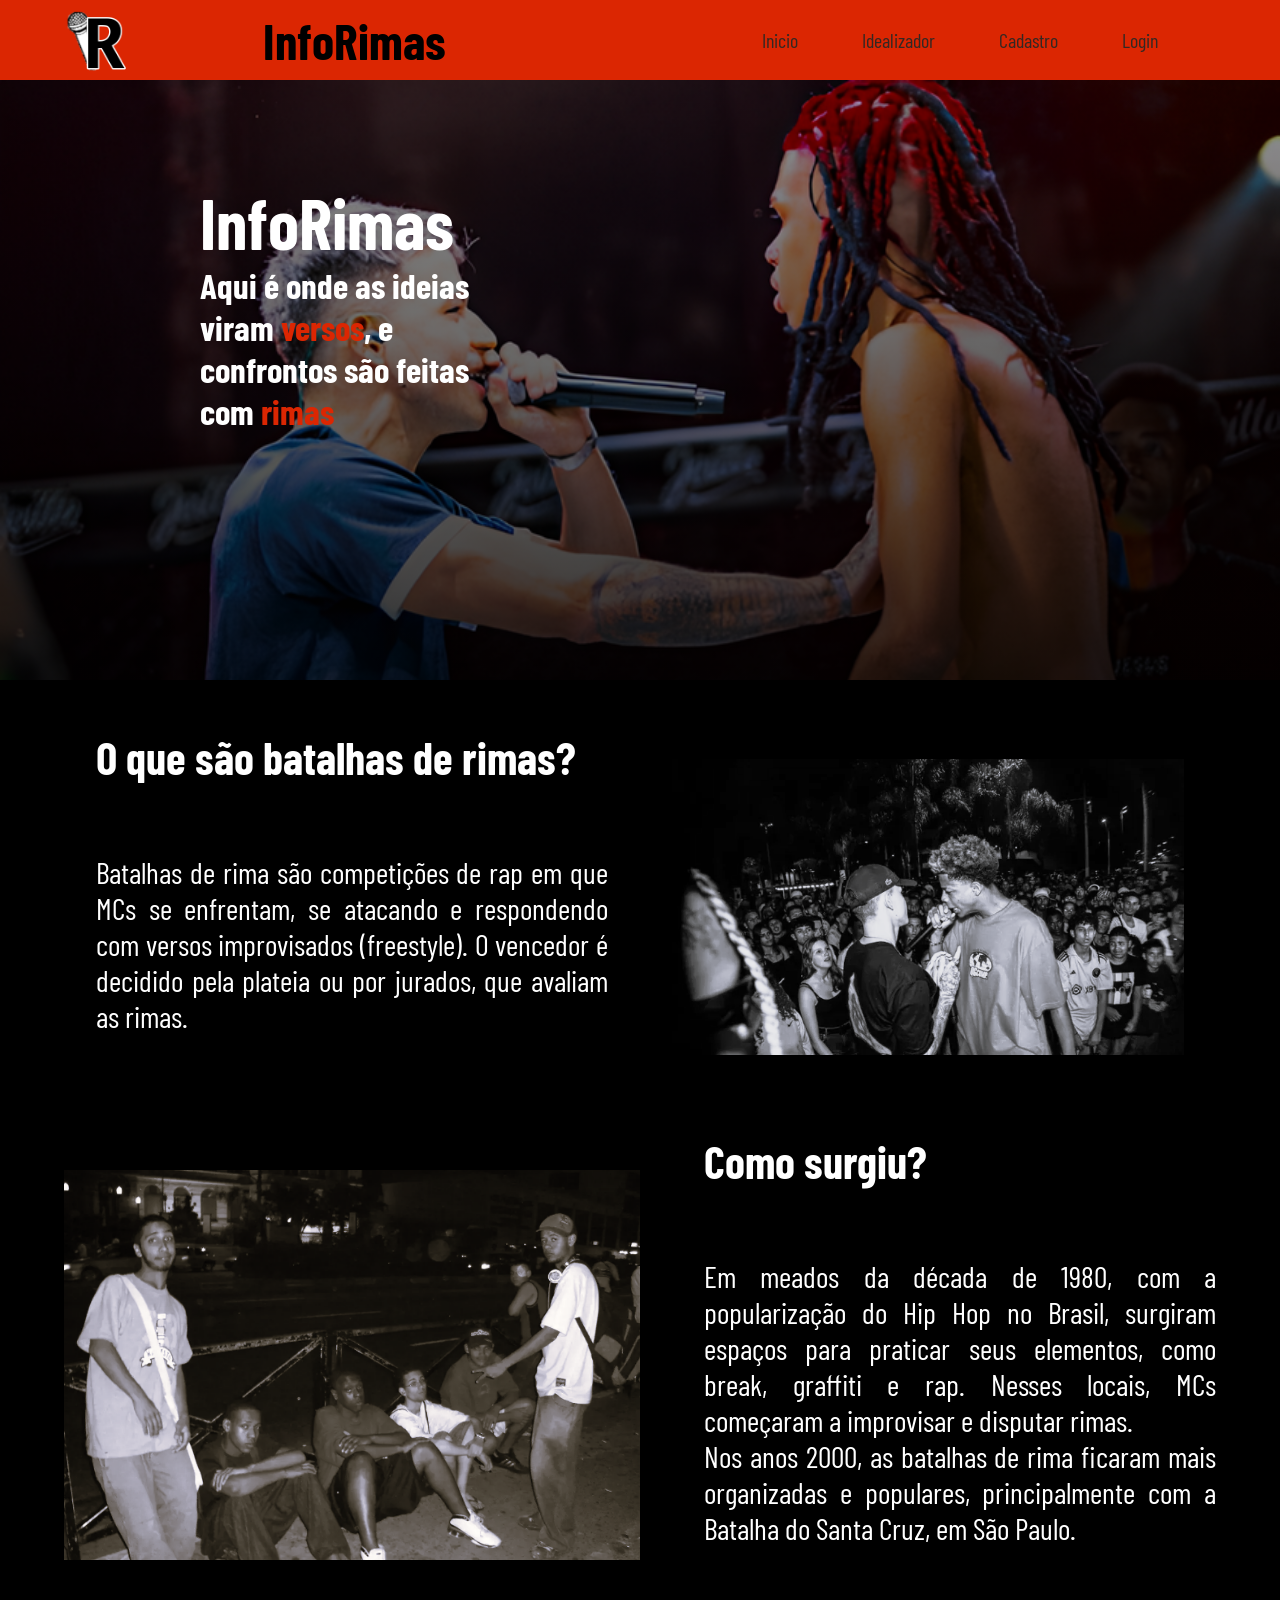
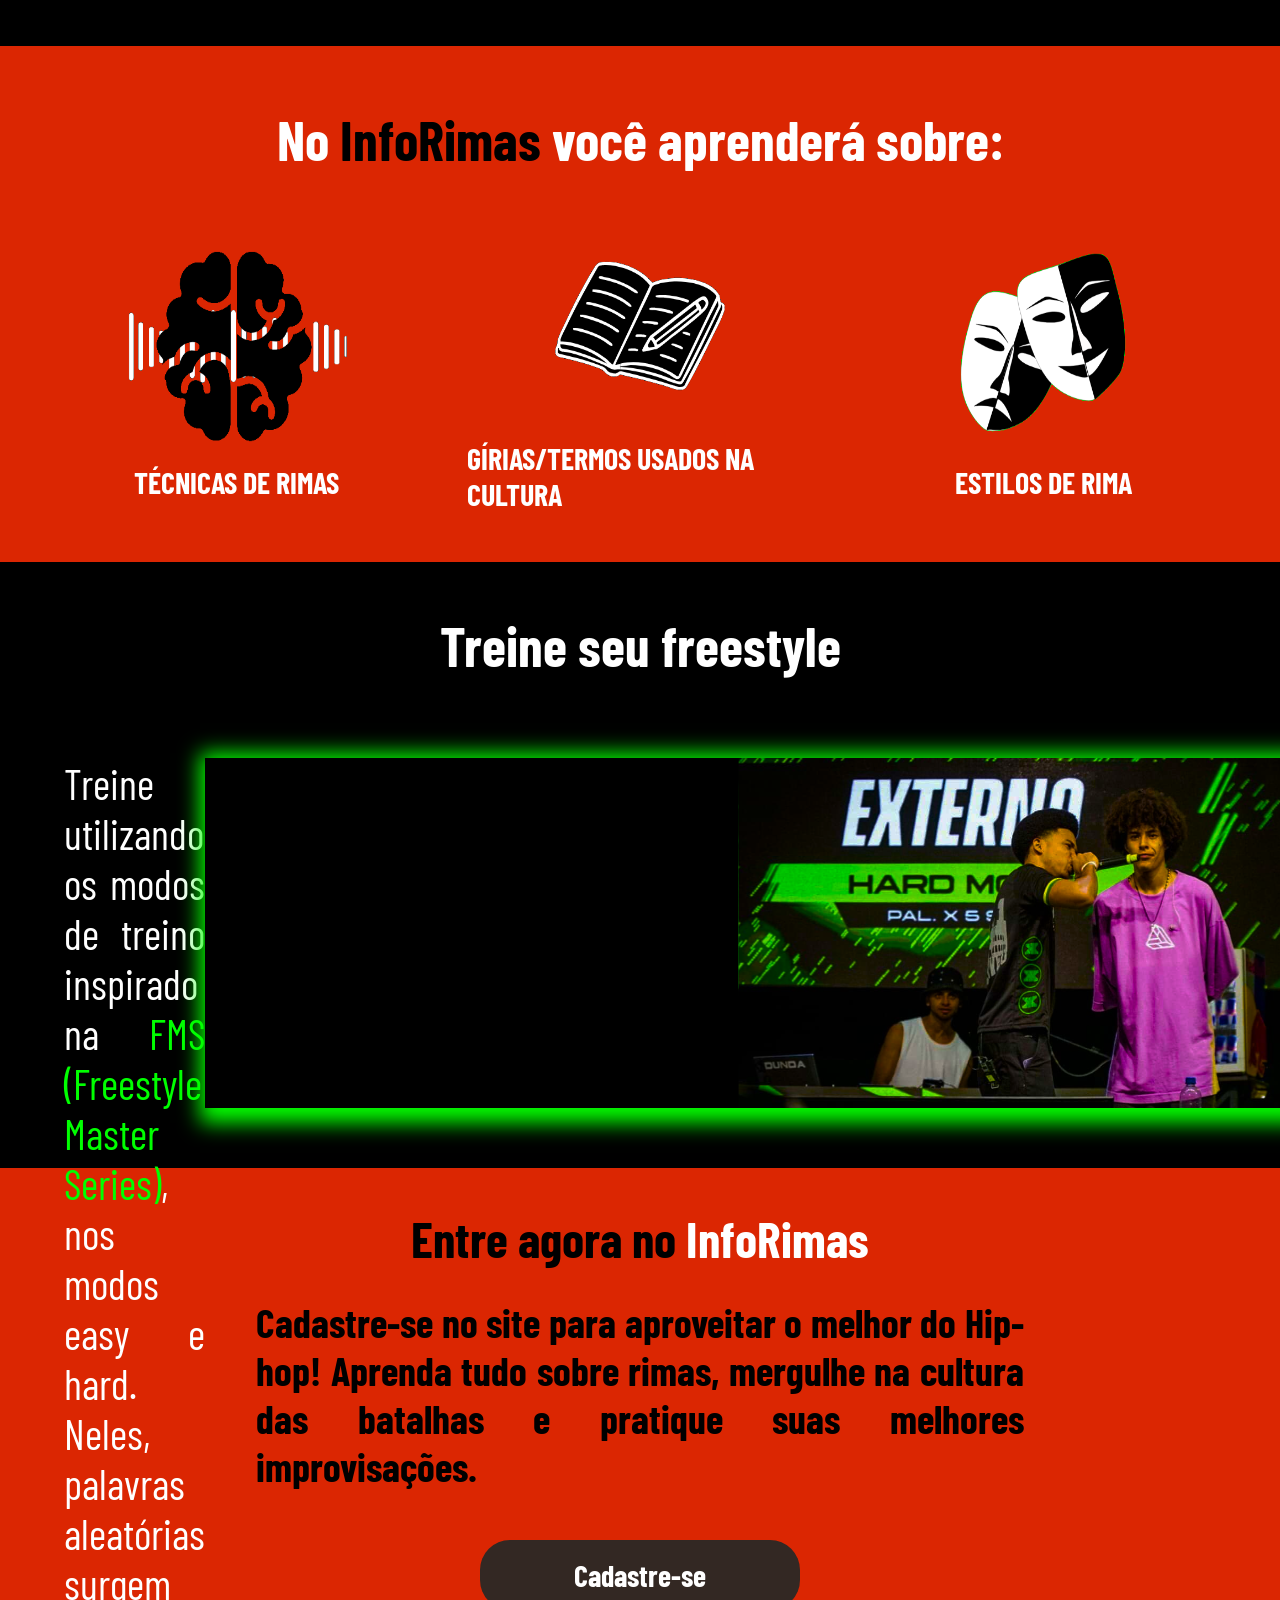
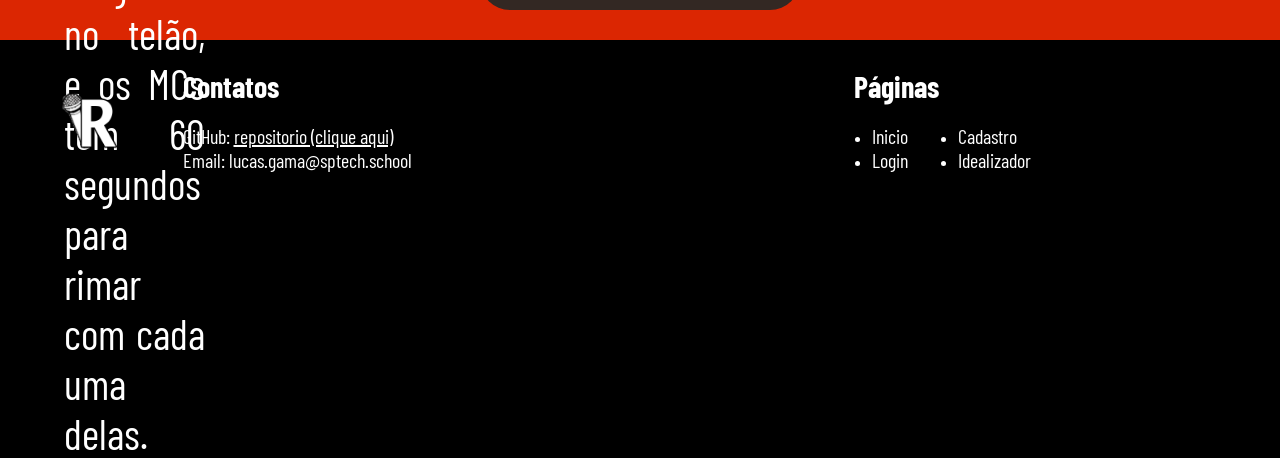
==== commit e66cadd5: "Arrumando bug do treino, nomes do footer, links do youtube" ====
--- a/public/index.html
+++ b/public/index.html
@@ -90,7 +90,7 @@
                 </ul>
                 <ul>
                     <li><a href="pages/cadastro.html">Cadastro</a></li>
-                    <li><a href="pages/sobrenos.html">Sobre nós</a></li>
+                    <li><a href="pages/sobrenos.html">Idealizador</a></li>
                 </ul>
             </div>
         </div>
--- a/public/css/style.css
+++ b/public/css/style.css
@@ -138,7 +138,21 @@
 .box_subSecaoConteudo img {
     width: 70%;
     height: 80%;
-    filter: drop-shadow(20px 20px 4px rgba(0, 0, 0, 0.5));
+    animation-name: AnimacaoImgConteudo;
+    animation-duration: 5s;
+    animation-iteration-count: infinite;
+}
+
+@keyframes AnimacaoImgConteudo {
+    0% {filter: drop-shadow(30px 30px 4px rgba(0, 0, 0, 0.5));}
+    12.5% {filter: drop-shadow(15px 15px 4px rgba(0, 0, 0, 0.5));}
+    25% {filter: drop-shadow(0 0 4px rgba(0, 0, 0, 0.5));}
+    37.5% {filter: drop-shadow(-15px -15px 4px rgba(0, 0, 0, 0.5));}
+    50% {filter: drop-shadow(-30px -30px 4px rgba(0, 0, 0, 0.5));}
+    62.5% {filter: drop-shadow(-15px -15px 4px rgba(0, 0, 0, 0.5));}
+    75% {filter: drop-shadow(0 0 4px rgba(0, 0, 0, 0.5));}
+    87.5% {filter: drop-shadow(15px 15x 4px rgba(0, 0, 0, 0.5));}
+    100% {filter: drop-shadow(30px 30px 4px rgba(0, 0, 0, 0.5));}
 }
 
 .box_subSecaoConteudo p {
